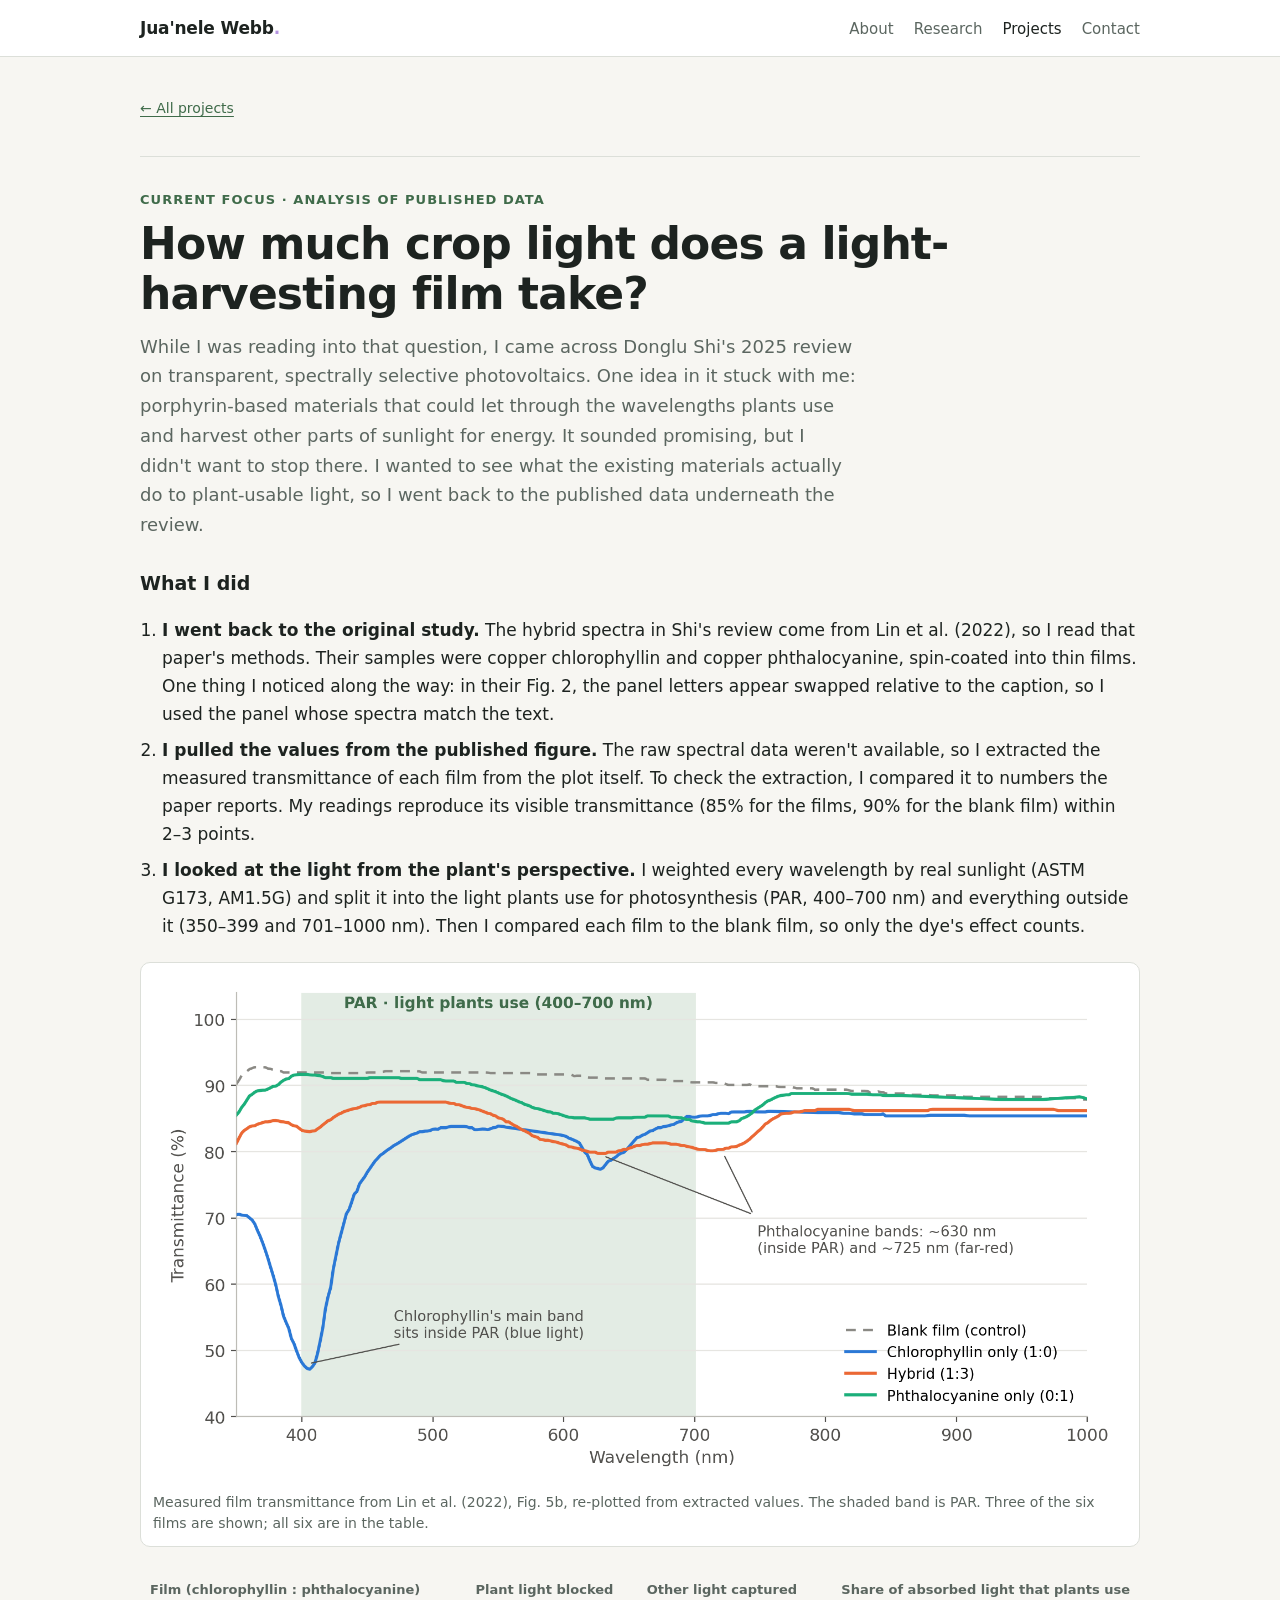
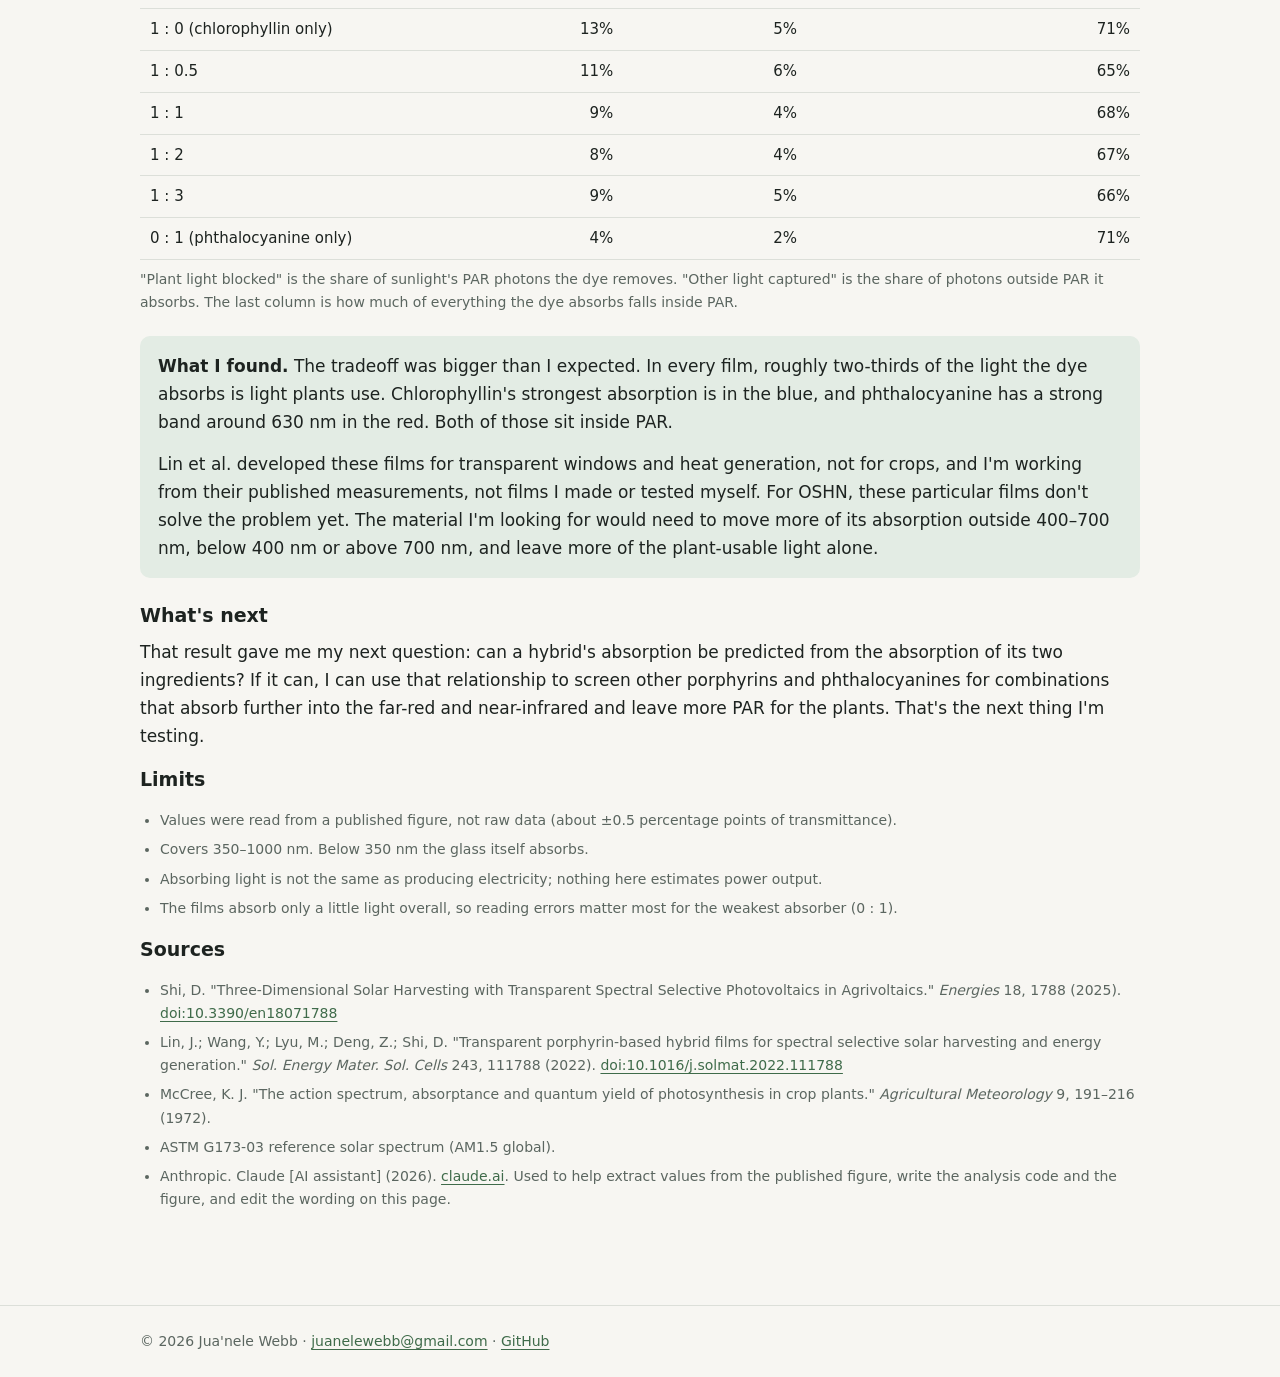
==== film-analysis.html @ 614d44ad "Reorganize site: project index + detail pages, shorter About, more research - projects.html is now a" ====
<!doctype html>
<html lang="en">
<head>
  <meta charset="utf-8">
  <meta name="viewport" content="width=device-width, initial-scale=1">
  <title>How much crop light does a light-harvesting film take? · Jua'nele Webb</title>
  <meta name="description" content="A literature-data analysis of how much plant-usable light porphyrin-based light-harvesting films block, and how much other sunlight they capture.">
  <link rel="stylesheet" href="style.css?v=5">
</head>
<body>
<header class="site">
  <nav class="nav">
    <a class="brand" href="index.html">Jua'nele Webb<span>.</span></a>
    <ul>
      <li><a class="link" href="index.html">About</a></li>
      <li><a class="link" href="research.html">Research</a></li>
      <li><a class="link" href="projects.html" aria-current="page">Projects</a></li>
      <li><a class="link" href="mailto:juanelewebb@gmail.com">Contact</a></li>
    </ul>
  </nav>
</header>

<main>
  <p class="small"><a href="projects.html">← All projects</a></p>

  <section class="proj" aria-labelledby="films">
    <div class="eyebrow">Current focus · analysis of published data</div>
    <h1 id="films">How much crop light does a light-harvesting film take?</h1>
    <p class="lede" style="font-size:18px">While I was reading into that question, I came across Donglu Shi's 2025 review on transparent, spectrally selective photovoltaics. One idea in it stuck with me: porphyrin-based materials that could let through the wavelengths plants use and harvest other parts of sunlight for energy. It sounded promising, but I didn't want to stop there. I wanted to see what the existing materials actually do to plant-usable light, so I went back to the published data underneath the review.</p>

    <h3 style="margin-top:28px">What I did</h3>
    <ol class="steps">
      <li><strong>I went back to the original study.</strong> The hybrid spectra in Shi's review come from Lin et al. (2022), so I read that paper's methods. Their samples were copper chlorophyllin and copper phthalocyanine, spin-coated into thin films. One thing I noticed along the way: in their Fig. 2, the panel letters appear swapped relative to the caption, so I used the panel whose spectra match the text.</li>
      <li><strong>I pulled the values from the published figure.</strong> The raw spectral data weren't available, so I extracted the measured transmittance of each film from the plot itself. To check the extraction, I compared it to numbers the paper reports. My readings reproduce its visible transmittance (85% for the films, 90% for the blank film) within 2–3 points.</li>
      <li><strong>I looked at the light from the plant's perspective.</strong> I weighted every wavelength by real sunlight (ASTM G173, AM1.5G) and split it into the light plants use for photosynthesis (PAR, 400–700 nm) and everything outside it (350–399 and 701–1000 nm). Then I compared each film to the blank film, so only the dye's effect counts.</li>
    </ol>

    <figure>
      <img src="assets/projects/film_transmittance_par.png" alt="Transmittance of chlorophyllin, phthalocyanine and 1:3 hybrid films from 350 to 1000 nm, with the 400 to 700 nm PAR band shaded. The chlorophyllin film dips to about 47% near 405 nm, inside PAR; phthalocyanine-containing films dip near 630 nm, inside PAR, and near 725 nm." loading="lazy">
      <figcaption>Measured film transmittance from Lin et al. (2022), Fig. 5b, re-plotted from extracted values. The shaded band is PAR. Three of the six films are shown; all six are in the table.</figcaption>
    </figure>

    <div class="table-wrap">
      <table class="data-table">
        <thead>
          <tr>
            <th>Film (chlorophyllin : phthalocyanine)</th>
            <th>Plant light blocked</th>
            <th>Other light captured</th>
            <th>Share of absorbed light that plants use</th>
          </tr>
        </thead>
        <tbody>
          <tr><td>1 : 0 (chlorophyllin only)</td><td>13%</td><td>5%</td><td>71%</td></tr>
          <tr><td>1 : 0.5</td><td>11%</td><td>6%</td><td>65%</td></tr>
          <tr><td>1 : 1</td><td>9%</td><td>4%</td><td>68%</td></tr>
          <tr><td>1 : 2</td><td>8%</td><td>4%</td><td>67%</td></tr>
          <tr><td>1 : 3</td><td>9%</td><td>5%</td><td>66%</td></tr>
          <tr><td>0 : 1 (phthalocyanine only)</td><td>4%</td><td>2%</td><td>71%</td></tr>
        </tbody>
      </table>
    </div>
    <p class="small">"Plant light blocked" is the share of sunlight's PAR photons the dye removes. "Other light captured" is the share of photons outside PAR it absorbs. The last column is how much of everything the dye absorbs falls inside PAR.</p>

    <div class="finding">
      <p><strong>What I found.</strong> The tradeoff was bigger than I expected. In every film, roughly two-thirds of the light the dye absorbs is light plants use. Chlorophyllin's strongest absorption is in the blue, and phthalocyanine has a strong band around 630 nm in the red. Both of those sit inside PAR.</p>
      <p>Lin et al. developed these films for transparent windows and heat generation, not for crops, and I'm working from their published measurements, not films I made or tested myself. For OSHN, these particular films don't solve the problem yet. The material I'm looking for would need to move more of its absorption outside 400–700 nm, below 400 nm or above 700 nm, and leave more of the plant-usable light alone.</p>
    </div>

    <h3>What's next</h3>
    <p>That result gave me my next question: can a hybrid's absorption be predicted from the absorption of its two ingredients? If it can, I can use that relationship to screen other porphyrins and phthalocyanines for combinations that absorb further into the far-red and near-infrared and leave more PAR for the plants. That's the next thing I'm testing.</p>

    <h3>Limits</h3>
    <ul class="clean small">
      <li>Values were read from a published figure, not raw data (about ±0.5 percentage points of transmittance).</li>
      <li>Covers 350–1000 nm. Below 350 nm the glass itself absorbs.</li>
      <li>Absorbing light is not the same as producing electricity; nothing here estimates power output.</li>
      <li>The films absorb only a little light overall, so reading errors matter most for the weakest absorber (0 : 1).</li>
    </ul>

    <h3>Sources</h3>
    <ul class="clean small">
      <li>Shi, D. "Three-Dimensional Solar Harvesting with Transparent Spectral Selective Photovoltaics in Agrivoltaics." <em>Energies</em> 18, 1788 (2025). <a href="https://doi.org/10.3390/en18071788">doi:10.3390/en18071788</a></li>
      <li>Lin, J.; Wang, Y.; Lyu, M.; Deng, Z.; Shi, D. "Transparent porphyrin-based hybrid films for spectral selective solar harvesting and energy generation." <em>Sol. Energy Mater. Sol. Cells</em> 243, 111788 (2022). <a href="https://doi.org/10.1016/j.solmat.2022.111788">doi:10.1016/j.solmat.2022.111788</a></li>
      <li>McCree, K. J. "The action spectrum, absorptance and quantum yield of photosynthesis in crop plants." <em>Agricultural Meteorology</em> 9, 191–216 (1972).</li>
      <li>ASTM G173-03 reference solar spectrum (AM1.5 global).</li>
      <li>Anthropic. Claude [AI assistant] (2026). <a href="https://claude.ai">claude.ai</a>. Used to help extract values from the published figure, write the analysis code and the figure, and edit the wording on this page.</li>
    </ul>
  </section>
</main>

<footer><div>© 2026 Jua'nele Webb · <a href="mailto:juanelewebb@gmail.com">juanelewebb@gmail.com</a> · <a href="https://github.com/juanelewebb-rgb">GitHub</a></div></footer>
</body>
</html>
---- style.css ----
:root {
  color-scheme: light;
  --bg: #f7f6f2;
  --surface: #ffffff;
  --text: #1d2320;
  --muted: #5b6660;
  --accent: #3f6b4a;
  --accent-soft: #e3ece4;
  --border: #dcdfd9;
  --lilac: #b494e0;
}
* { box-sizing: border-box; }
html { scroll-behavior: smooth; }
body {
  margin: 0;
  background: var(--bg);
  color: var(--text);
  font: 17px/1.65 "Inter", system-ui, -apple-system, "Segoe UI", Roboto, sans-serif;
}
a { color: var(--accent); text-underline-offset: 3px; }
img { max-width: 100%; height: auto; display: block; }

header.site {
  border-bottom: 1px solid var(--border);
  background: var(--surface);
  position: sticky; top: 0; z-index: 10;
}
.nav {
  max-width: 1040px; margin: 0 auto; padding: 14px 20px;
  display: flex; align-items: center; justify-content: space-between; gap: 16px; flex-wrap: wrap;
}
.brand { font-weight: 700; color: var(--text); text-decoration: none; letter-spacing: -0.01em; }
.brand span { color: var(--lilac); }
.nav ul { list-style: none; margin: 0; padding: 0; display: flex; gap: 20px; flex-wrap: wrap; }
.nav a.link { color: var(--muted); text-decoration: none; font-size: 15px; }
.nav a.link:hover, .nav a.link[aria-current="page"] { color: var(--text); }

main { max-width: 1040px; margin: 0 auto; padding: 40px 20px 80px; }
h1 { font-size: clamp(30px, 5vw, 44px); line-height: 1.15; letter-spacing: -0.02em; margin: 0 0 12px; }
h2 { font-size: 26px; letter-spacing: -0.01em; margin: 56px 0 14px; }
h3 { font-size: 19px; margin: 0 0 6px; }
p { margin: 0 0 14px; }
.lede { font-size: 20px; color: var(--muted); max-width: 720px; }
.eyebrow { font-size: 13px; text-transform: uppercase; letter-spacing: 0.08em; color: var(--accent); font-weight: 600; margin-bottom: 8px; }

.grid { display: grid; gap: 20px; grid-template-columns: repeat(auto-fit, minmax(280px, 1fr)); }
.card {
  background: var(--surface); border: 1px solid var(--border); border-radius: 14px;
  padding: 22px; display: flex; flex-direction: column;
}
.card p { color: var(--muted); font-size: 16px; }
.card .more { margin-top: auto; font-weight: 600; font-size: 15px; }
.tags { display: flex; flex-wrap: wrap; gap: 6px; margin: 4px 0 12px; }
.tag { font-size: 12px; padding: 3px 9px; border-radius: 999px; background: var(--accent-soft); color: var(--accent); font-weight: 600; }
.status { font-size: 12px; color: var(--muted); }

.buttons { display: flex; flex-wrap: wrap; gap: 10px; margin: 20px 0; }
.btn {
  display: inline-block; padding: 10px 16px; border-radius: 10px; font-weight: 600; font-size: 15px;
  text-decoration: none; border: 1px solid var(--border); color: var(--text); background: var(--surface);
}
.btn.primary { background: var(--accent); border-color: var(--accent); color: var(--bg); }

.poster { display: grid; gap: 28px; grid-template-columns: minmax(0, 1fr) minmax(0, 1.1fr); align-items: start; }
.poster img { border-radius: 10px; border: 1px solid var(--border); }
@media (max-width: 760px) { .poster { grid-template-columns: 1fr; } }

.exp { border-top: 1px solid var(--border); padding-top: 28px; margin-top: 28px; }
.exp figure { margin: 16px 0 0; background: #fff; border-radius: 10px; padding: 10px; border: 1px solid var(--border); }
.exp figcaption { font-size: 14px; color: #5b6660; margin-top: 8px; }
.meta { font-size: 14px; color: var(--muted); }

ul.clean { padding-left: 20px; }
ul.clean li { margin-bottom: 6px; }

footer { border-top: 1px solid var(--border); color: var(--muted); font-size: 14px; }
footer div { max-width: 1040px; margin: 0 auto; padding: 24px 20px; }

.story { max-width: 700px; }
.story p { font-size: 18px; line-height: 1.75; margin-bottom: 20px; }
.qlist { list-style: none; margin: 8px 0 0; padding: 0; max-width: 760px; border-top: 1px solid var(--border); }
.qlist li { display: grid; grid-template-columns: 44px minmax(0, 1fr); gap: 12px; padding: 22px 0; border-bottom: 1px solid var(--border); }
.qnum { font-size: 13px; font-weight: 600; letter-spacing: 0.06em; color: var(--lilac); padding-top: 5px; font-variant-numeric: tabular-nums; }
.qlist .q { font-size: 20px; line-height: 1.45; margin: 0; letter-spacing: -0.005em; }
.qlist .cite { font-size: 13px; line-height: 1.5; color: var(--muted); margin: 8px 0 0; }
.qlist .cite a { color: var(--muted); }
.qlist .cite a:hover { color: var(--accent); }
@media (max-width: 600px) { .qlist li { grid-template-columns: 32px minmax(0, 1fr); } .qlist .q { font-size: 18px; } }

.proj { border-top: 1px solid var(--border); padding-top: 32px; margin-top: 36px; }
.proj figure { margin: 22px 0 6px; background: #fff; border: 1px solid var(--border); border-radius: 10px; padding: 12px; }
.proj figcaption { font-size: 14px; color: var(--muted); margin-top: 8px; line-height: 1.5; }
.data-table { width: 100%; border-collapse: collapse; font-size: 15px; margin: 18px 0 8px; font-variant-numeric: tabular-nums; }
.data-table th, .data-table td { text-align: right; padding: 8px 10px; border-bottom: 1px solid var(--border); }
.data-table th:first-child, .data-table td:first-child { text-align: left; }
.data-table th { font-size: 13px; color: var(--muted); font-weight: 600; vertical-align: bottom; }
.table-wrap { overflow-x: auto; }
.finding { background: var(--accent-soft); border-radius: 10px; padding: 16px 18px; margin: 22px 0; }
.finding p:last-child { margin-bottom: 0; }
.small { font-size: 14px; color: var(--muted); }
ol.steps { padding-left: 22px; } ol.steps li { margin-bottom: 8px; }

/* 3D reconstruction figures on the Projects page */
.recon-figs { display: grid; gap: 16px; grid-template-columns: repeat(auto-fit, minmax(280px, 1fr)); margin: 22px 0 6px; }
.recon-figs figure { margin: 0; background: #fff; border: 1px solid var(--border); border-radius: 10px; padding: 12px; }
.recon-figs figure.wide { grid-column: 1 / -1; }
.recon-figs img { display: block; width: 100%; height: auto; }
.recon-figs figcaption { font-size: 14px; color: var(--muted); margin-top: 8px; line-height: 1.5; }
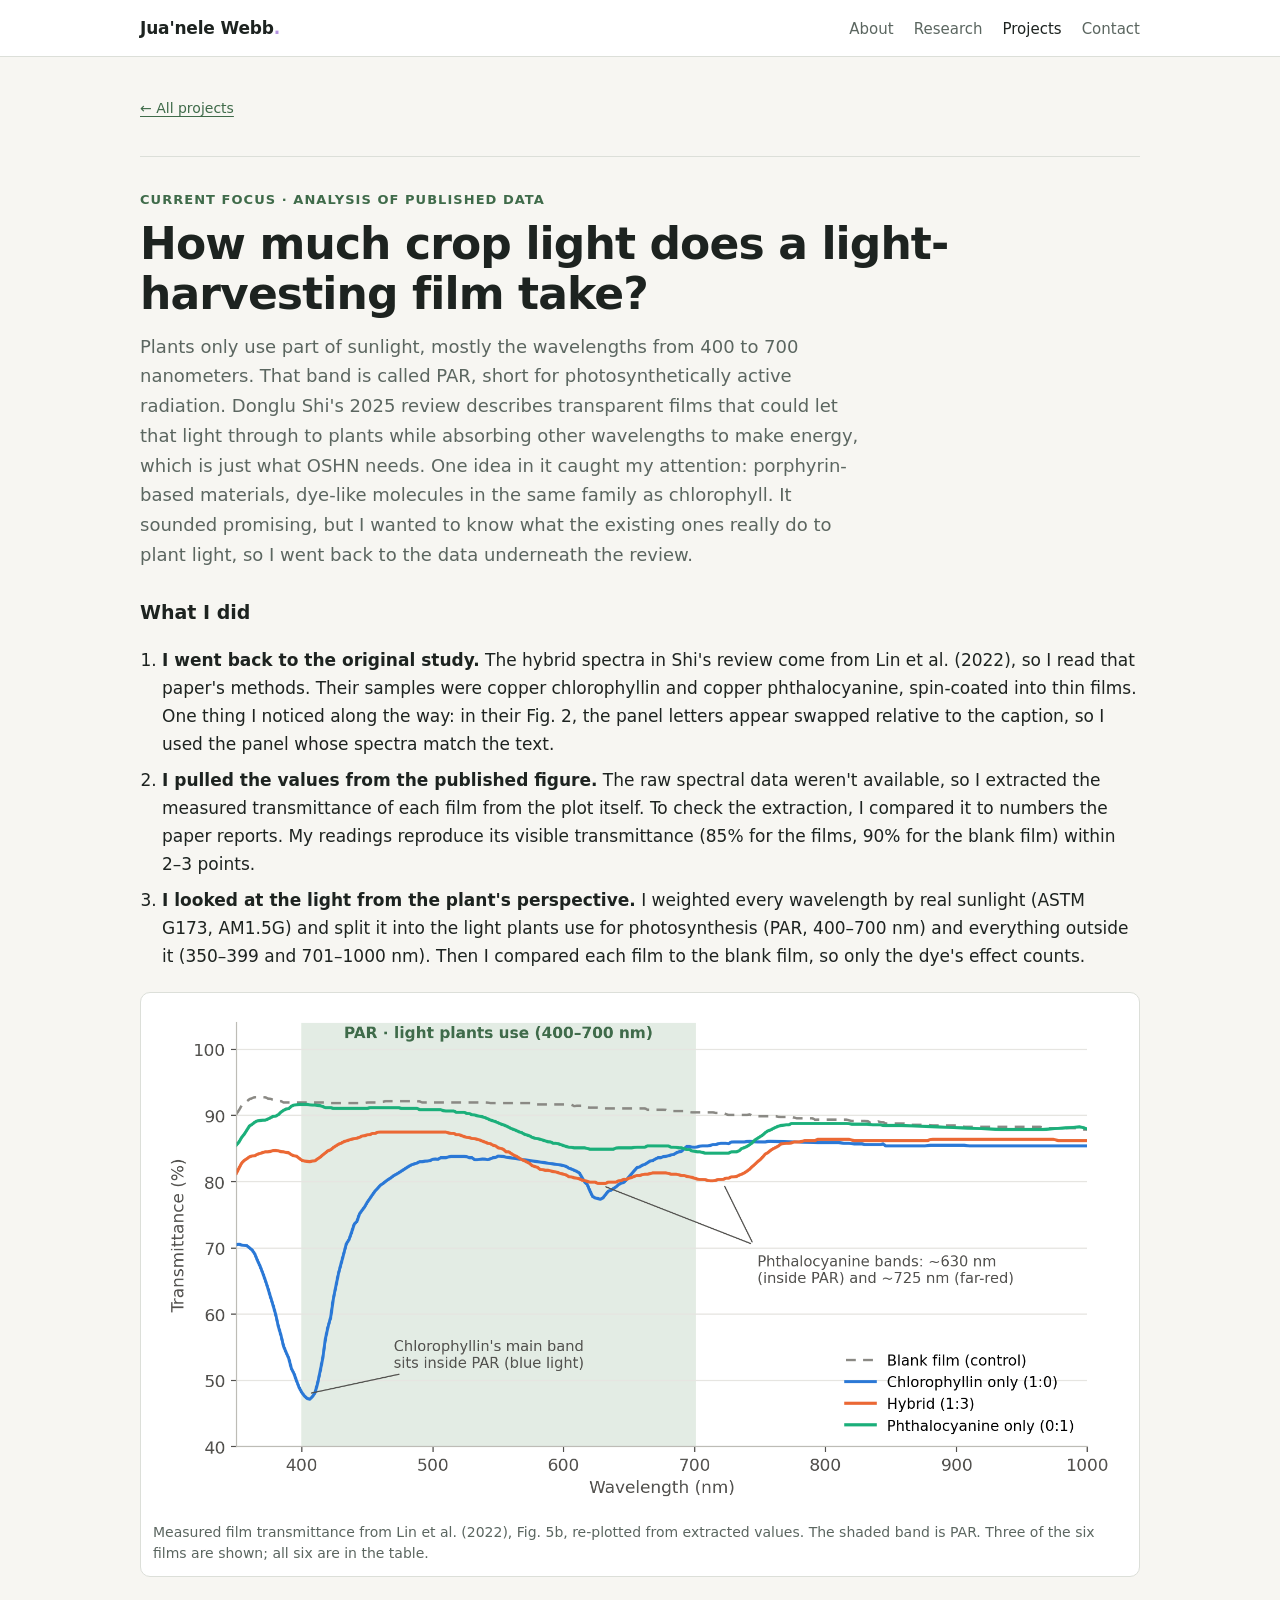
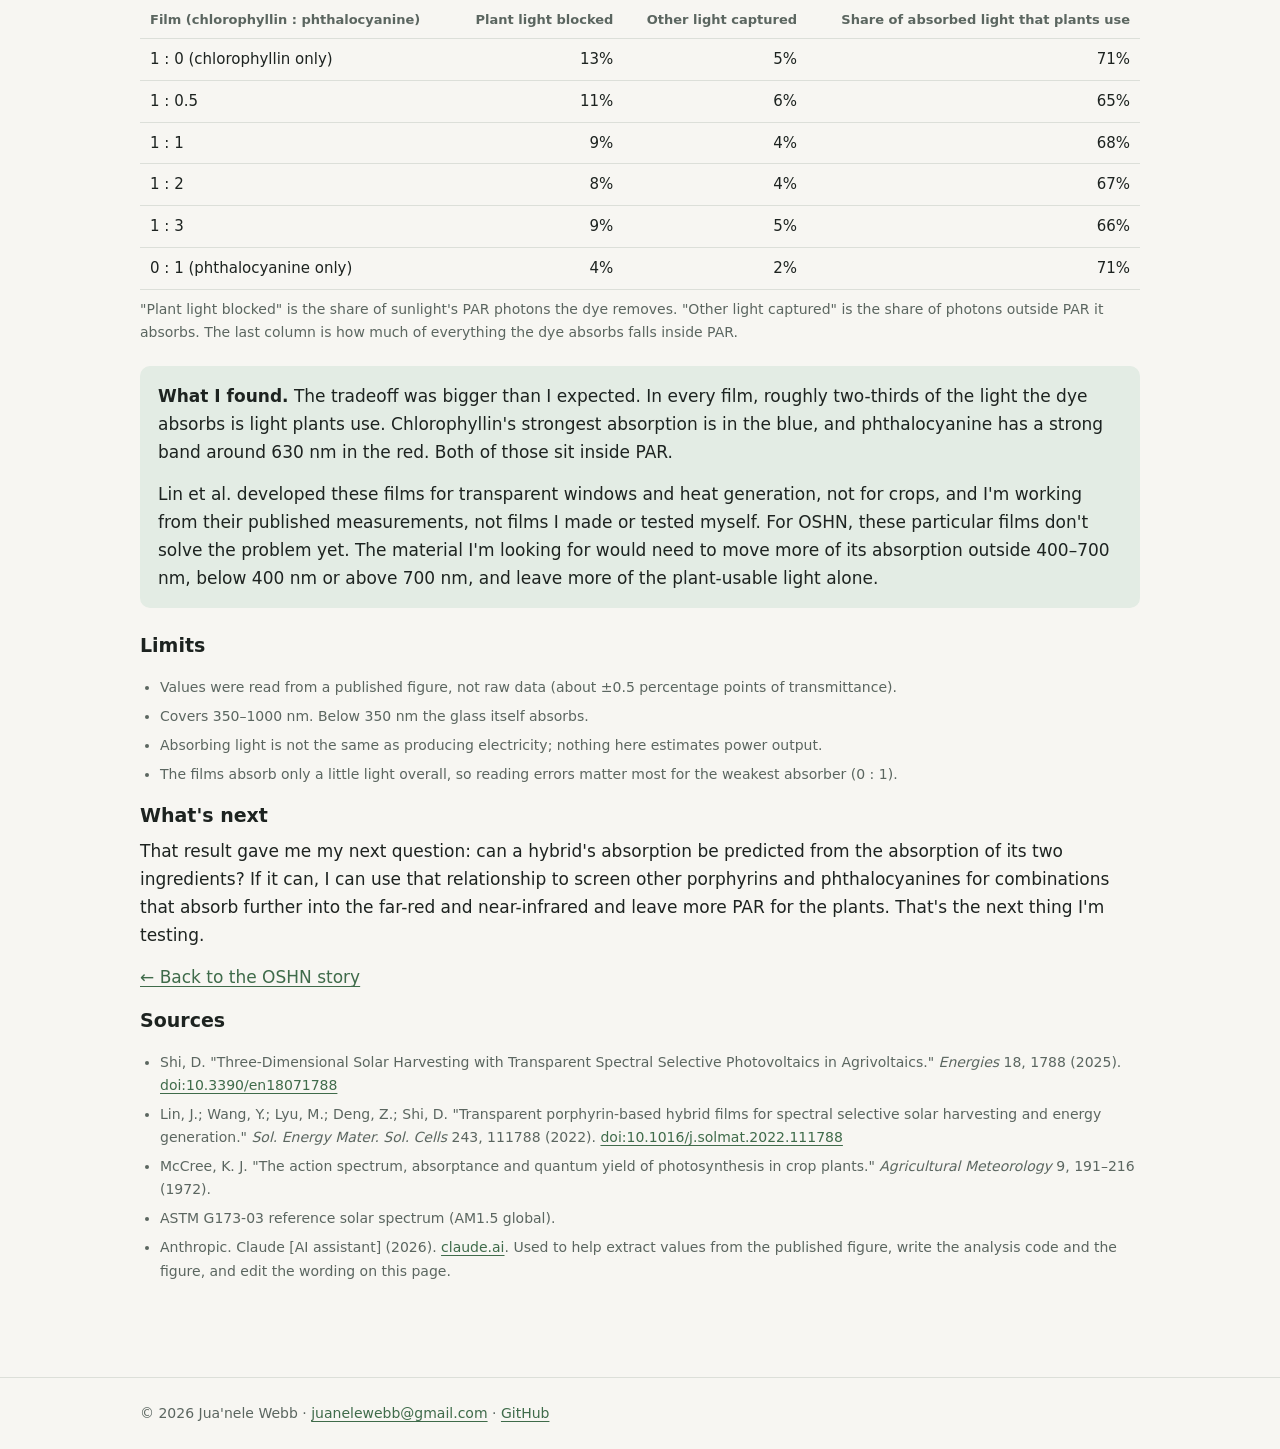
==== commit eae11168: "OSHN page: single storyline (HVAC flaw, microbial test, materials); film page: standalone intro and " ====
--- a/film-analysis.html
+++ b/film-analysis.html
@@ -26,7 +26,7 @@
   <section class="proj" aria-labelledby="films">
     <div class="eyebrow">Current focus · analysis of published data</div>
     <h1 id="films">How much crop light does a light-harvesting film take?</h1>
-    <p class="lede" style="font-size:18px">While I was reading into that question, I came across Donglu Shi's 2025 review on transparent, spectrally selective photovoltaics. One idea in it stuck with me: porphyrin-based materials that could let through the wavelengths plants use and harvest other parts of sunlight for energy. It sounded promising, but I didn't want to stop there. I wanted to see what the existing materials actually do to plant-usable light, so I went back to the published data underneath the review.</p>
+    <p class="lede" style="font-size:18px">Plants only use part of sunlight, mostly the wavelengths from 400 to 700 nanometers. That band is called PAR, short for photosynthetically active radiation. Donglu Shi's 2025 review describes transparent films that could let that light through to plants while absorbing other wavelengths to make energy, which is just what OSHN needs. One idea in it caught my attention: porphyrin-based materials, dye-like molecules in the same family as chlorophyll. It sounded promising, but I wanted to know what the existing ones really do to plant light, so I went back to the data underneath the review.</p>
 
     <h3 style="margin-top:28px">What I did</h3>
     <ol class="steps">
@@ -67,9 +67,6 @@
       <p>Lin et al. developed these films for transparent windows and heat generation, not for crops, and I'm working from their published measurements, not films I made or tested myself. For OSHN, these particular films don't solve the problem yet. The material I'm looking for would need to move more of its absorption outside 400–700 nm, below 400 nm or above 700 nm, and leave more of the plant-usable light alone.</p>
     </div>
 
-    <h3>What's next</h3>
-    <p>That result gave me my next question: can a hybrid's absorption be predicted from the absorption of its two ingredients? If it can, I can use that relationship to screen other porphyrins and phthalocyanines for combinations that absorb further into the far-red and near-infrared and leave more PAR for the plants. That's the next thing I'm testing.</p>
-
     <h3>Limits</h3>
     <ul class="clean small">
       <li>Values were read from a published figure, not raw data (about ±0.5 percentage points of transmittance).</li>
@@ -77,6 +74,10 @@
       <li>Absorbing light is not the same as producing electricity; nothing here estimates power output.</li>
       <li>The films absorb only a little light overall, so reading errors matter most for the weakest absorber (0 : 1).</li>
     </ul>
+
+    <h3>What's next</h3>
+    <p>That result gave me my next question: can a hybrid's absorption be predicted from the absorption of its two ingredients? If it can, I can use that relationship to screen other porphyrins and phthalocyanines for combinations that absorb further into the far-red and near-infrared and leave more PAR for the plants. That's the next thing I'm testing.</p>
+    <p><a href="oshn.html">← Back to the OSHN story</a></p>
 
     <h3>Sources</h3>
     <ul class="clean small">
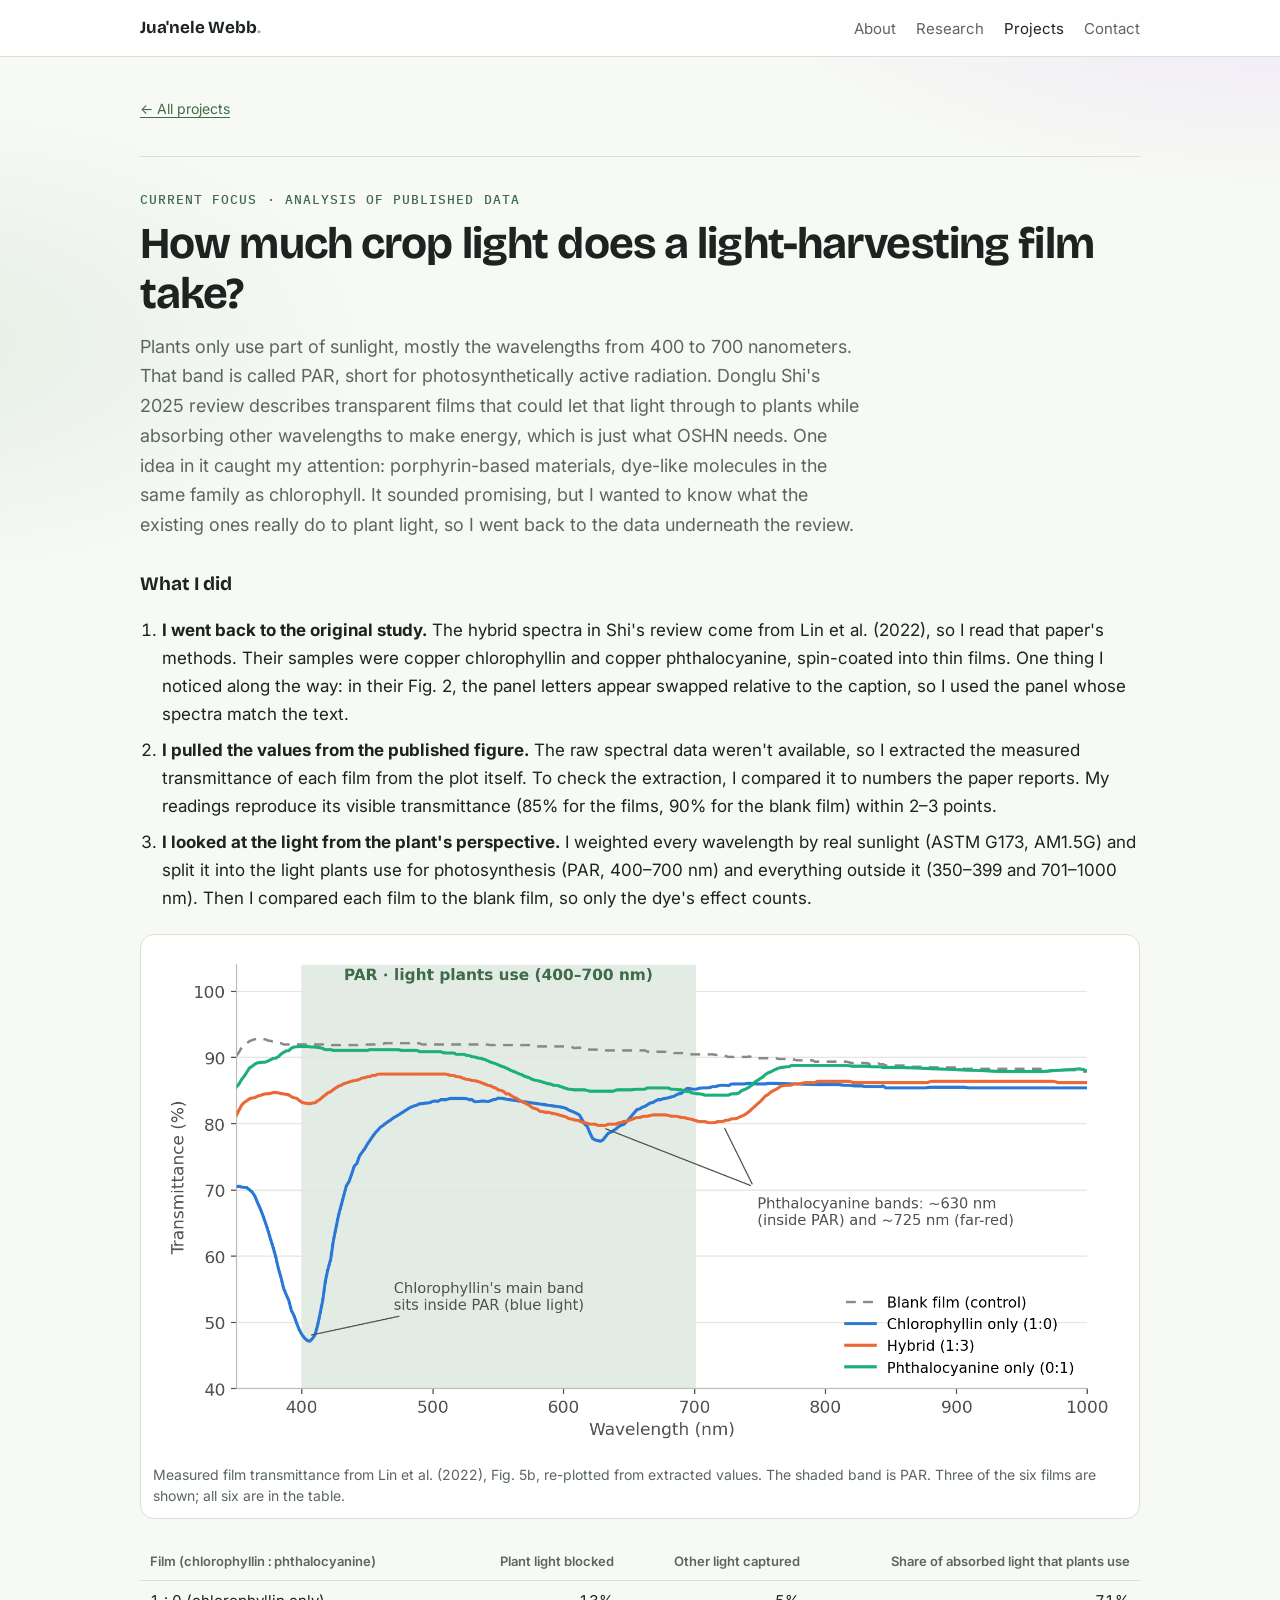
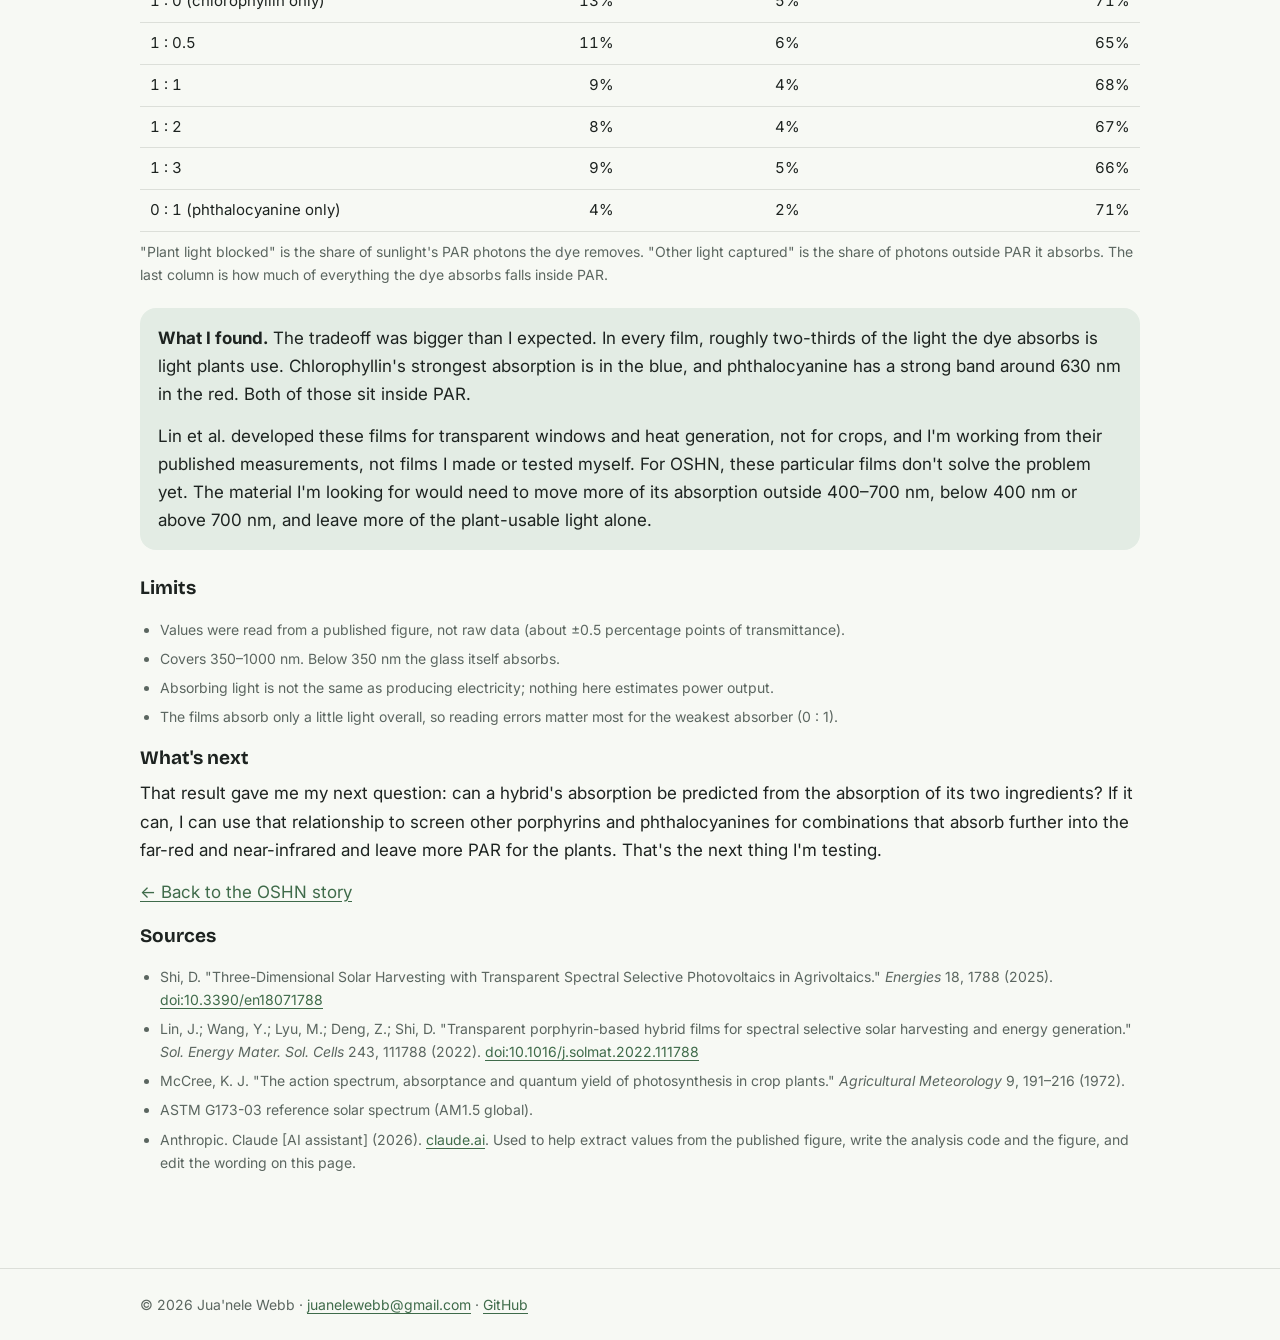
==== commit dd435e7d: "Site look: softer color fields, rounded cards, display type; add spectrum hero, pipeline stage strip" ====
--- a/film-analysis.html
+++ b/film-analysis.html
@@ -5,7 +5,9 @@
   <meta name="viewport" content="width=device-width, initial-scale=1">
   <title>How much crop light does a light-harvesting film take? · Jua'nele Webb</title>
   <meta name="description" content="A literature-data analysis of how much plant-usable light porphyrin-based light-harvesting films block, and how much other sunlight they capture.">
-  <link rel="stylesheet" href="style.css?v=5">
+  <link rel="preconnect" href="https://fonts.googleapis.com">
+  <link rel="stylesheet" href="https://fonts.googleapis.com/css2?family=Bricolage+Grotesque:opsz,wght@12..96,500;12..96,700&family=Inter:wght@400;500;600;700&family=IBM+Plex+Mono:wght@400;500&display=swap">
+  <link rel="stylesheet" href="style.css?v=6">
 </head>
 <body>
 <header class="site">
--- a/style.css
+++ b/style.css
@@ -106,3 +106,52 @@
 .recon-figs figure.wide { grid-column: 1 / -1; }
 .recon-figs img { display: block; width: 100%; height: auto; }
 .recon-figs figcaption { font-size: 14px; color: var(--muted); margin-top: 8px; line-height: 1.5; }
+
+
+/* ---- v2 look: softer color fields, rounded cards, display type ---- */
+:root {
+  --display: "Bricolage Grotesque", "Trebuchet MS", system-ui, sans-serif;
+  --mono: "IBM Plex Mono", ui-monospace, Menlo, Consolas, monospace;
+  --lilac-soft: #ece4f8;
+  --mist: #e4eee5;
+}
+body {
+  font-family: "Inter", system-ui, -apple-system, "Segoe UI", Roboto, sans-serif;
+  background:
+    radial-gradient(900px 420px at 100% -8%, var(--lilac-soft), transparent 62%),
+    radial-gradient(760px 380px at -8% 38%, var(--mist), transparent 62%),
+    #f7f9f4;
+  background-attachment: fixed;
+}
+h1, h2, h3, .brand { font-family: var(--display); }
+h1 { font-weight: 700; }
+.card { border-radius: 22px; background: rgba(255,255,255,.88); padding: 24px; gap: 4px; }
+.tag { padding: 6px 10px; border-radius: 999px; background: var(--lilac-soft); color: #4b3a78; font-weight: 600; }
+.btn { border-radius: 12px; }
+.finding { border-radius: 16px; }
+.exp figure, .proj figure, .recon-figs figure { border-radius: 14px; }
+.eyebrow { font-family: var(--mono); font-weight: 500; letter-spacing: .08em; }
+header.site { background: rgba(255,255,255,.92); }
+
+.hero { display: flex; flex-wrap: wrap; gap: 28px 40px; align-items: center; margin-bottom: 8px; }
+.hero-text { flex: 1 1 320px; min-width: 0; }
+.hero-art { flex: 1 1 340px; min-width: 0; margin: 0; background: rgba(255,255,255,.9); border: 1px solid var(--border); border-radius: 18px; padding: 16px; }
+.hero-art figcaption { font-size: 14px; color: var(--muted); line-height: 1.5; margin-top: 8px; }
+.spec { width: 100%; height: auto; display: block; }
+.svg-label { font: 500 13px var(--mono); fill: var(--text); }
+.svg-tick { font: 400 12px var(--mono); fill: var(--muted); }
+
+.stages { display: grid; grid-template-columns: repeat(auto-fit, minmax(96px, 1fr)); gap: 10px; margin: 10px 0 14px; }
+.stage { border: 1px solid var(--border); border-radius: 12px; background: #fff; padding: 8px; }
+.stage svg { width: 100%; height: auto; display: block; }
+.stage b { display: block; font: 500 12px/1.3 var(--mono); margin-top: 6px; color: var(--text); }
+
+.path-title { font-size: 22px; margin: 36px 0 14px; }
+ol.path { list-style: none; counter-reset: step; margin: 0 0 24px; padding: 0; max-width: 700px; display: grid; gap: 0; }
+ol.path li { counter-increment: step; position: relative; padding: 0 0 18px 52px; font-size: 16px; line-height: 1.55; color: var(--muted); }
+ol.path li b { display: block; color: var(--text); font-size: 17px; }
+ol.path li::before { content: counter(step); position: absolute; left: 0; top: 0; width: 34px; height: 34px; border-radius: 50%; background: var(--lilac-soft); color: #4b3a78; font: 600 15px/34px var(--display); text-align: center; border: 2px solid var(--lilac); }
+ol.path li::after { content: ""; position: absolute; left: 16px; top: 38px; bottom: 4px; width: 2px; background: repeating-linear-gradient(var(--lilac) 0 4px, transparent 4px 9px); }
+ol.path li:last-child { padding-bottom: 0; } ol.path li:last-child::after { display: none; }
+
+.grid { align-items: start; }
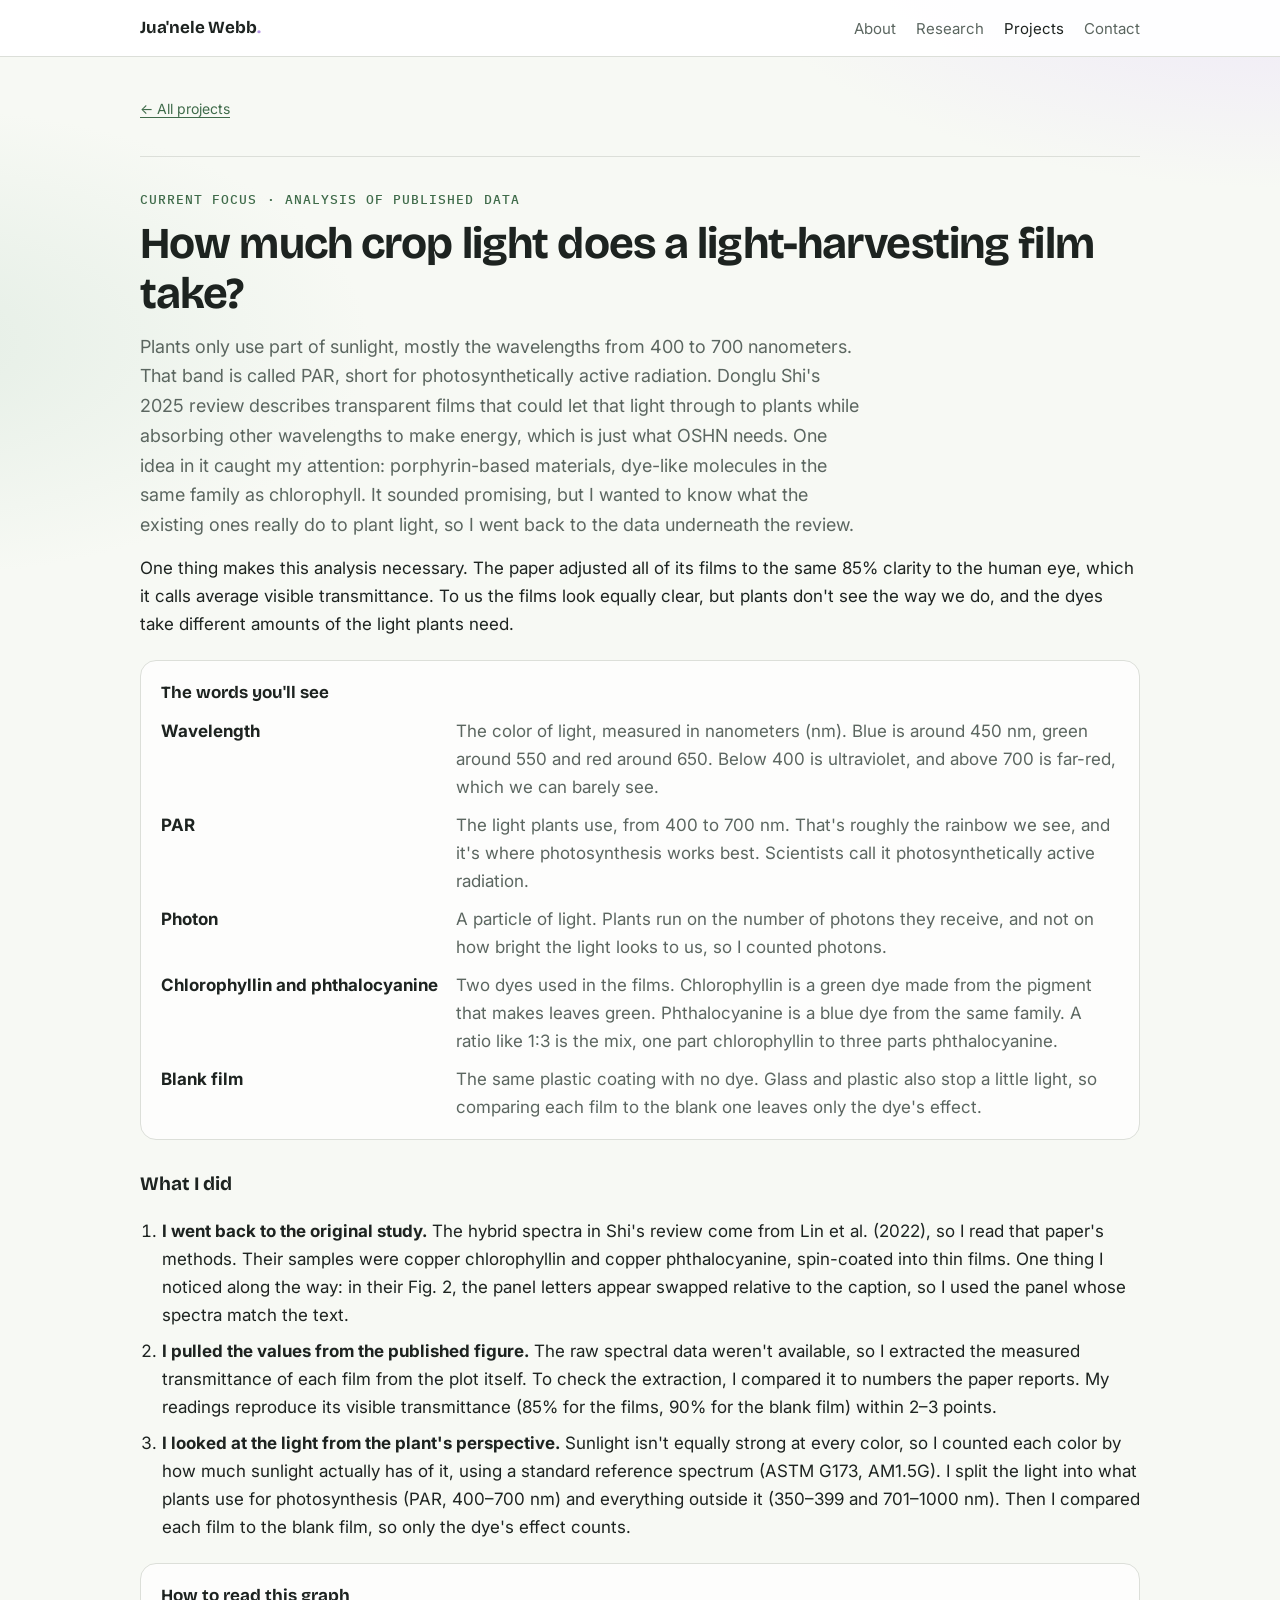
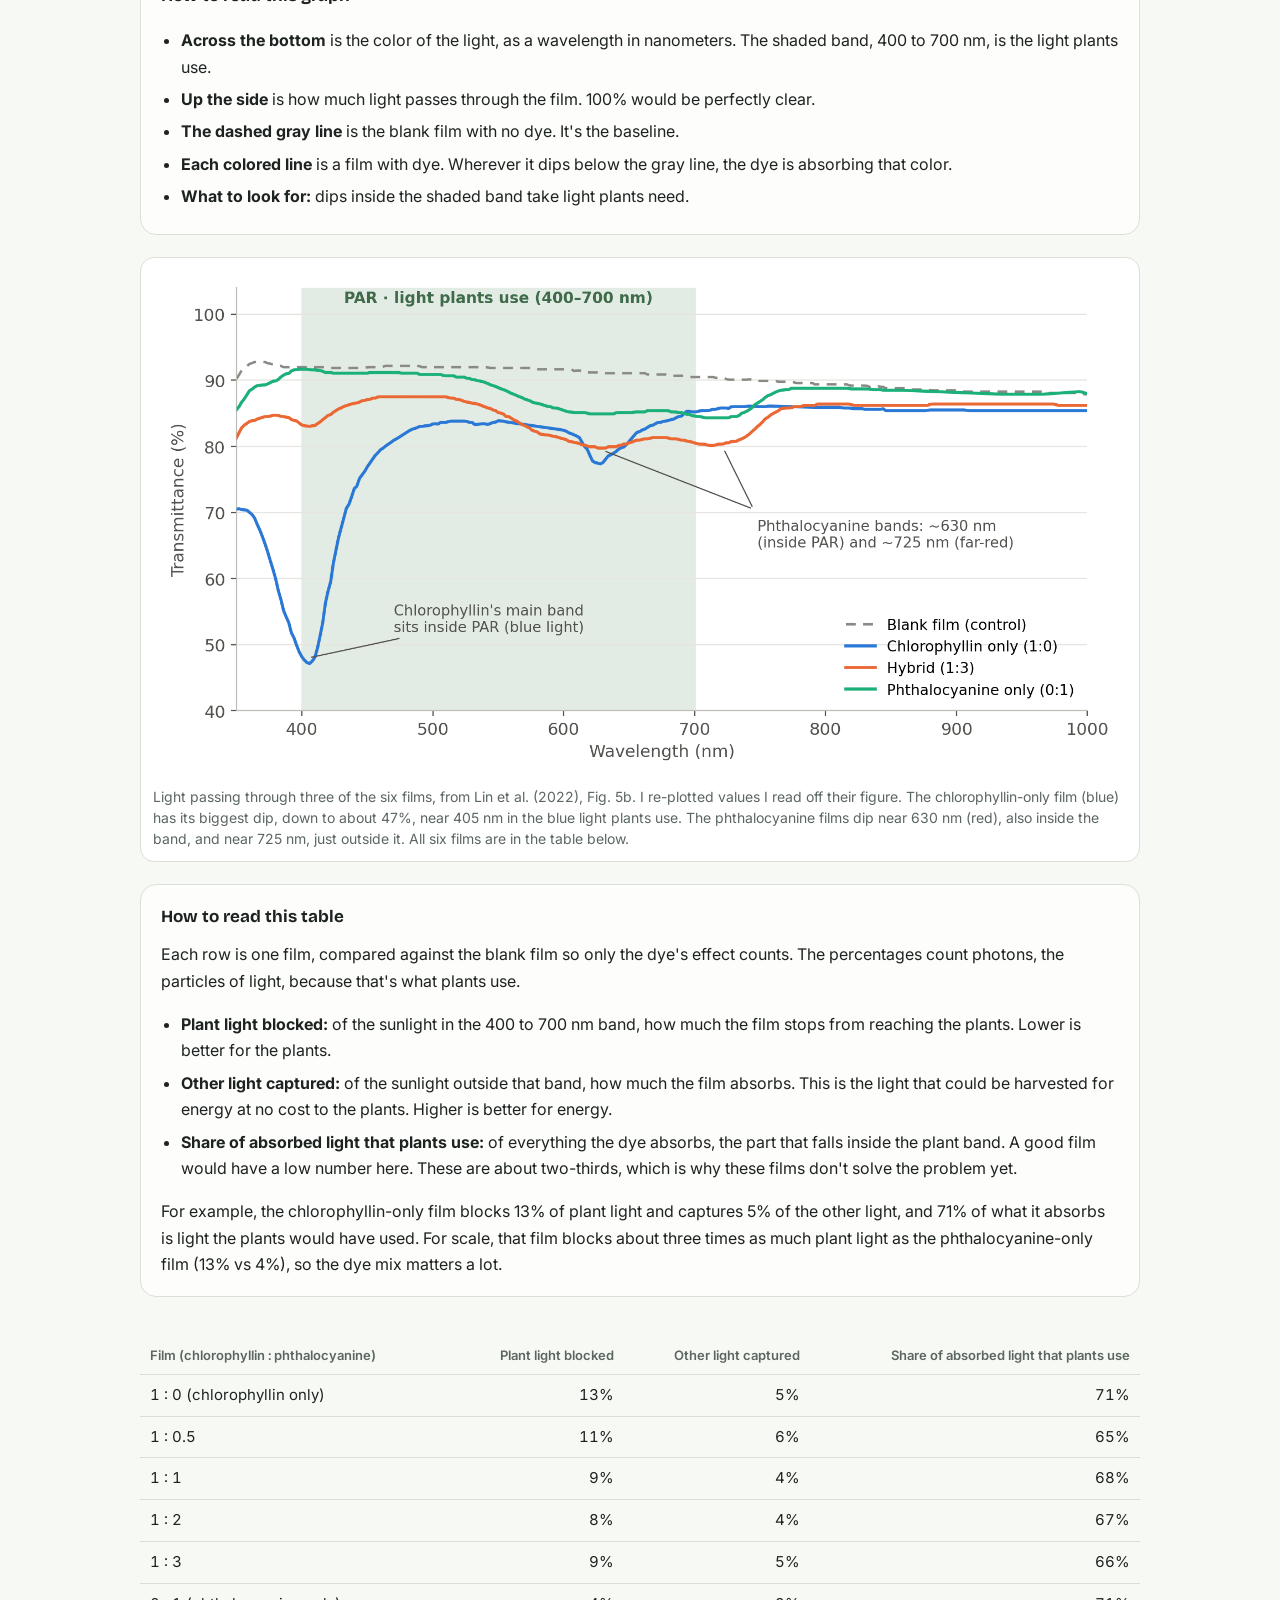
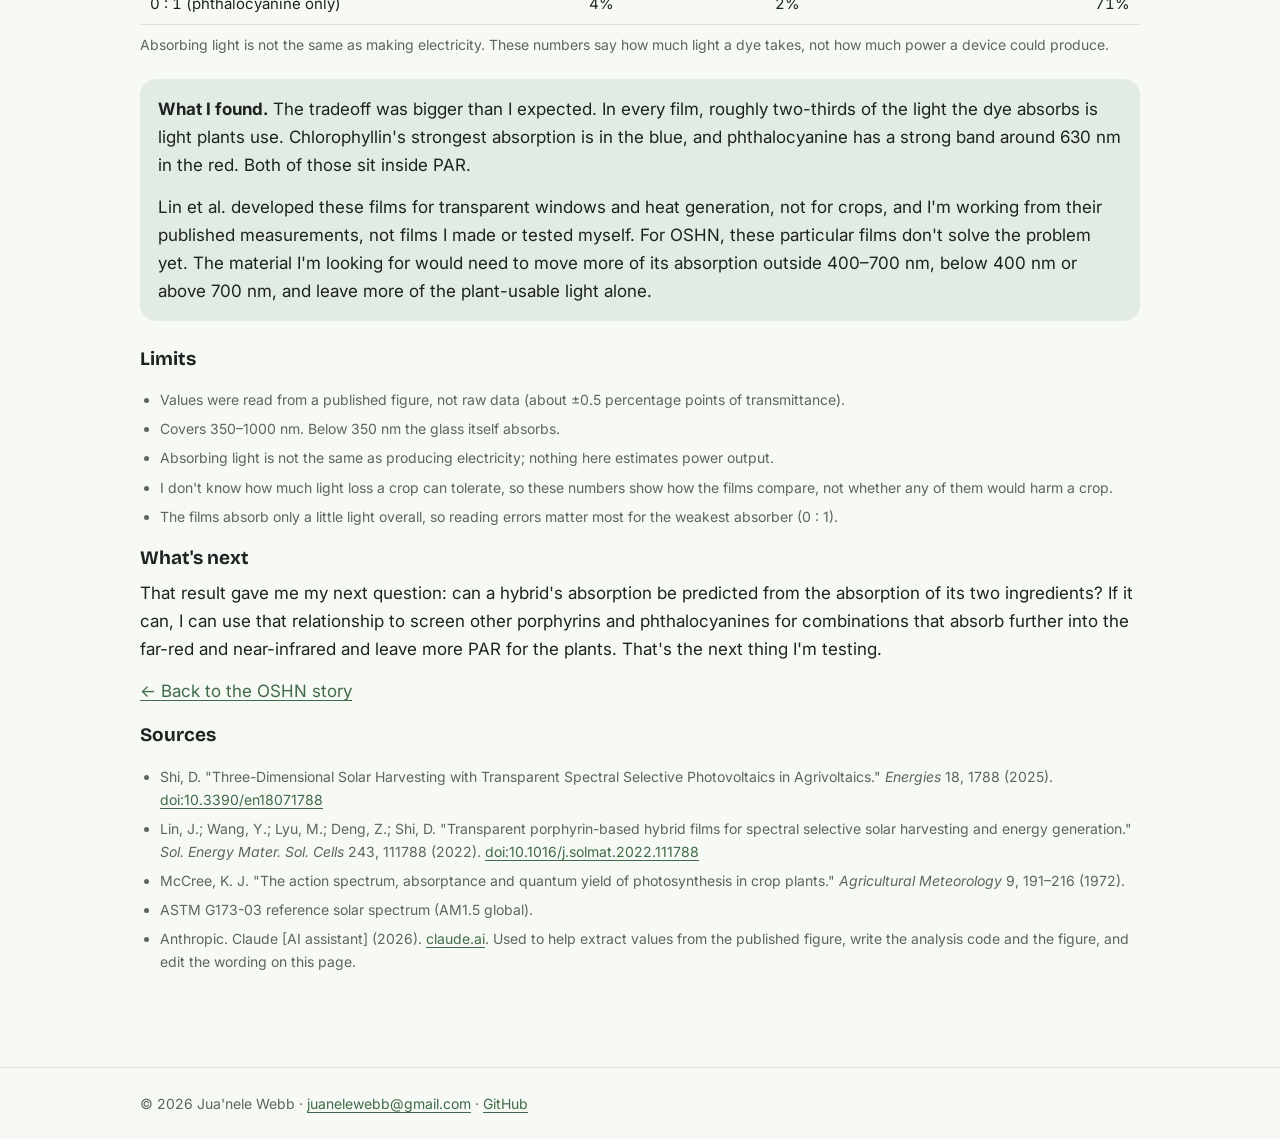
==== commit 340ad81f: "Film analysis and home diagram: add plain-language terms, reading guides for the graph and table, ax" ====
--- a/film-analysis.html
+++ b/film-analysis.html
@@ -30,17 +30,57 @@
     <h1 id="films">How much crop light does a light-harvesting film take?</h1>
     <p class="lede" style="font-size:18px">Plants only use part of sunlight, mostly the wavelengths from 400 to 700 nanometers. That band is called PAR, short for photosynthetically active radiation. Donglu Shi's 2025 review describes transparent films that could let that light through to plants while absorbing other wavelengths to make energy, which is just what OSHN needs. One idea in it caught my attention: porphyrin-based materials, dye-like molecules in the same family as chlorophyll. It sounded promising, but I wanted to know what the existing ones really do to plant light, so I went back to the data underneath the review.</p>
 
+    <p>One thing makes this analysis necessary. The paper adjusted all of its films to the same 85% clarity to the human eye, which it calls average visible transmittance. To us the films look equally clear, but plants don't see the way we do, and the dyes take different amounts of the light plants need.</p>
+
+    <div class="guide">
+      <h3>The words you'll see</h3>
+      <dl class="terms">
+        <dt>Wavelength</dt>
+        <dd>The color of light, measured in nanometers (nm). Blue is around 450 nm, green around 550 and red around 650. Below 400 is ultraviolet, and above 700 is far-red, which we can barely see.</dd>
+        <dt>PAR</dt>
+        <dd>The light plants use, from 400 to 700 nm. That's roughly the rainbow we see, and it's where photosynthesis works best. Scientists call it photosynthetically active radiation.</dd>
+        <dt>Photon</dt>
+        <dd>A particle of light. Plants run on the number of photons they receive, and not on how bright the light looks to us, so I counted photons.</dd>
+        <dt>Chlorophyllin and phthalocyanine</dt>
+        <dd>Two dyes used in the films. Chlorophyllin is a green dye made from the pigment that makes leaves green. Phthalocyanine is a blue dye from the same family. A ratio like 1:3 is the mix, one part chlorophyllin to three parts phthalocyanine.</dd>
+        <dt>Blank film</dt>
+        <dd>The same plastic coating with no dye. Glass and plastic also stop a little light, so comparing each film to the blank one leaves only the dye's effect.</dd>
+      </dl>
+    </div>
+
     <h3 style="margin-top:28px">What I did</h3>
     <ol class="steps">
       <li><strong>I went back to the original study.</strong> The hybrid spectra in Shi's review come from Lin et al. (2022), so I read that paper's methods. Their samples were copper chlorophyllin and copper phthalocyanine, spin-coated into thin films. One thing I noticed along the way: in their Fig. 2, the panel letters appear swapped relative to the caption, so I used the panel whose spectra match the text.</li>
       <li><strong>I pulled the values from the published figure.</strong> The raw spectral data weren't available, so I extracted the measured transmittance of each film from the plot itself. To check the extraction, I compared it to numbers the paper reports. My readings reproduce its visible transmittance (85% for the films, 90% for the blank film) within 2–3 points.</li>
-      <li><strong>I looked at the light from the plant's perspective.</strong> I weighted every wavelength by real sunlight (ASTM G173, AM1.5G) and split it into the light plants use for photosynthesis (PAR, 400–700 nm) and everything outside it (350–399 and 701–1000 nm). Then I compared each film to the blank film, so only the dye's effect counts.</li>
+      <li><strong>I looked at the light from the plant's perspective.</strong> Sunlight isn't equally strong at every color, so I counted each color by how much sunlight actually has of it, using a standard reference spectrum (ASTM G173, AM1.5G). I split the light into what plants use for photosynthesis (PAR, 400–700 nm) and everything outside it (350–399 and 701–1000 nm). Then I compared each film to the blank film, so only the dye's effect counts.</li>
     </ol>
+
+    <div class="guide">
+      <h3>How to read this graph</h3>
+      <ul class="clean">
+        <li><strong>Across the bottom</strong> is the color of the light, as a wavelength in nanometers. The shaded band, 400 to 700 nm, is the light plants use.</li>
+        <li><strong>Up the side</strong> is how much light passes through the film. 100% would be perfectly clear.</li>
+        <li><strong>The dashed gray line</strong> is the blank film with no dye. It's the baseline.</li>
+        <li><strong>Each colored line</strong> is a film with dye. Wherever it dips below the gray line, the dye is absorbing that color.</li>
+        <li><strong>What to look for:</strong> dips inside the shaded band take light plants need.</li>
+      </ul>
+    </div>
 
     <figure>
       <img src="assets/projects/film_transmittance_par.png" alt="Transmittance of chlorophyllin, phthalocyanine and 1:3 hybrid films from 350 to 1000 nm, with the 400 to 700 nm PAR band shaded. The chlorophyllin film dips to about 47% near 405 nm, inside PAR; phthalocyanine-containing films dip near 630 nm, inside PAR, and near 725 nm." loading="lazy">
-      <figcaption>Measured film transmittance from Lin et al. (2022), Fig. 5b, re-plotted from extracted values. The shaded band is PAR. Three of the six films are shown; all six are in the table.</figcaption>
+      <figcaption>Light passing through three of the six films, from Lin et al. (2022), Fig. 5b. I re-plotted values I read off their figure. The chlorophyllin-only film (blue) has its biggest dip, down to about 47%, near 405 nm in the blue light plants use. The phthalocyanine films dip near 630 nm (red), also inside the band, and near 725 nm, just outside it. All six films are in the table below.</figcaption>
     </figure>
+
+    <div class="guide">
+      <h3>How to read this table</h3>
+      <p>Each row is one film, compared against the blank film so only the dye's effect counts. The percentages count photons, the particles of light, because that's what plants use.</p>
+      <ul class="clean">
+        <li><strong>Plant light blocked:</strong> of the sunlight in the 400 to 700 nm band, how much the film stops from reaching the plants. Lower is better for the plants.</li>
+        <li><strong>Other light captured:</strong> of the sunlight outside that band, how much the film absorbs. This is the light that could be harvested for energy at no cost to the plants. Higher is better for energy.</li>
+        <li><strong>Share of absorbed light that plants use:</strong> of everything the dye absorbs, the part that falls inside the plant band. A good film would have a low number here. These are about two-thirds, which is why these films don't solve the problem yet.</li>
+      </ul>
+      <p>For example, the chlorophyllin-only film blocks 13% of plant light and captures 5% of the other light, and 71% of what it absorbs is light the plants would have used. For scale, that film blocks about three times as much plant light as the phthalocyanine-only film (13% vs 4%), so the dye mix matters a lot.</p>
+    </div>
 
     <div class="table-wrap">
       <table class="data-table">
@@ -62,7 +102,7 @@
         </tbody>
       </table>
     </div>
-    <p class="small">"Plant light blocked" is the share of sunlight's PAR photons the dye removes. "Other light captured" is the share of photons outside PAR it absorbs. The last column is how much of everything the dye absorbs falls inside PAR.</p>
+    <p class="small">Absorbing light is not the same as making electricity. These numbers say how much light a dye takes, not how much power a device could produce.</p>
 
     <div class="finding">
       <p><strong>What I found.</strong> The tradeoff was bigger than I expected. In every film, roughly two-thirds of the light the dye absorbs is light plants use. Chlorophyllin's strongest absorption is in the blue, and phthalocyanine has a strong band around 630 nm in the red. Both of those sit inside PAR.</p>
@@ -74,6 +114,7 @@
       <li>Values were read from a published figure, not raw data (about ±0.5 percentage points of transmittance).</li>
       <li>Covers 350–1000 nm. Below 350 nm the glass itself absorbs.</li>
       <li>Absorbing light is not the same as producing electricity; nothing here estimates power output.</li>
+      <li>I don't know how much light loss a crop can tolerate, so these numbers show how the films compare, not whether any of them would harm a crop.</li>
       <li>The films absorb only a little light overall, so reading errors matter most for the weakest absorber (0 : 1).</li>
     </ul>
 
--- a/style.css
+++ b/style.css
@@ -155,3 +155,12 @@
 ol.path li:last-child { padding-bottom: 0; } ol.path li:last-child::after { display: none; }
 
 .grid { align-items: start; }
+
+.guide { background: rgba(255,255,255,.78); border: 1px solid var(--border); border-radius: 16px; padding: 18px 20px; margin: 22px 0; }
+.guide h3 { font-size: 17px; margin: 0 0 10px; }
+.guide p, .guide li { font-size: 16px; }
+.guide p:last-child, .guide ul:last-child { margin-bottom: 0; }
+dl.terms { margin: 0; display: grid; gap: 10px 18px; grid-template-columns: max-content minmax(0, 1fr); }
+dl.terms dt { font-weight: 700; }
+dl.terms dd { margin: 0; color: var(--muted); }
+@media (max-width: 640px) { dl.terms { grid-template-columns: 1fr; gap: 2px; } dl.terms dd { margin-bottom: 10px; } }
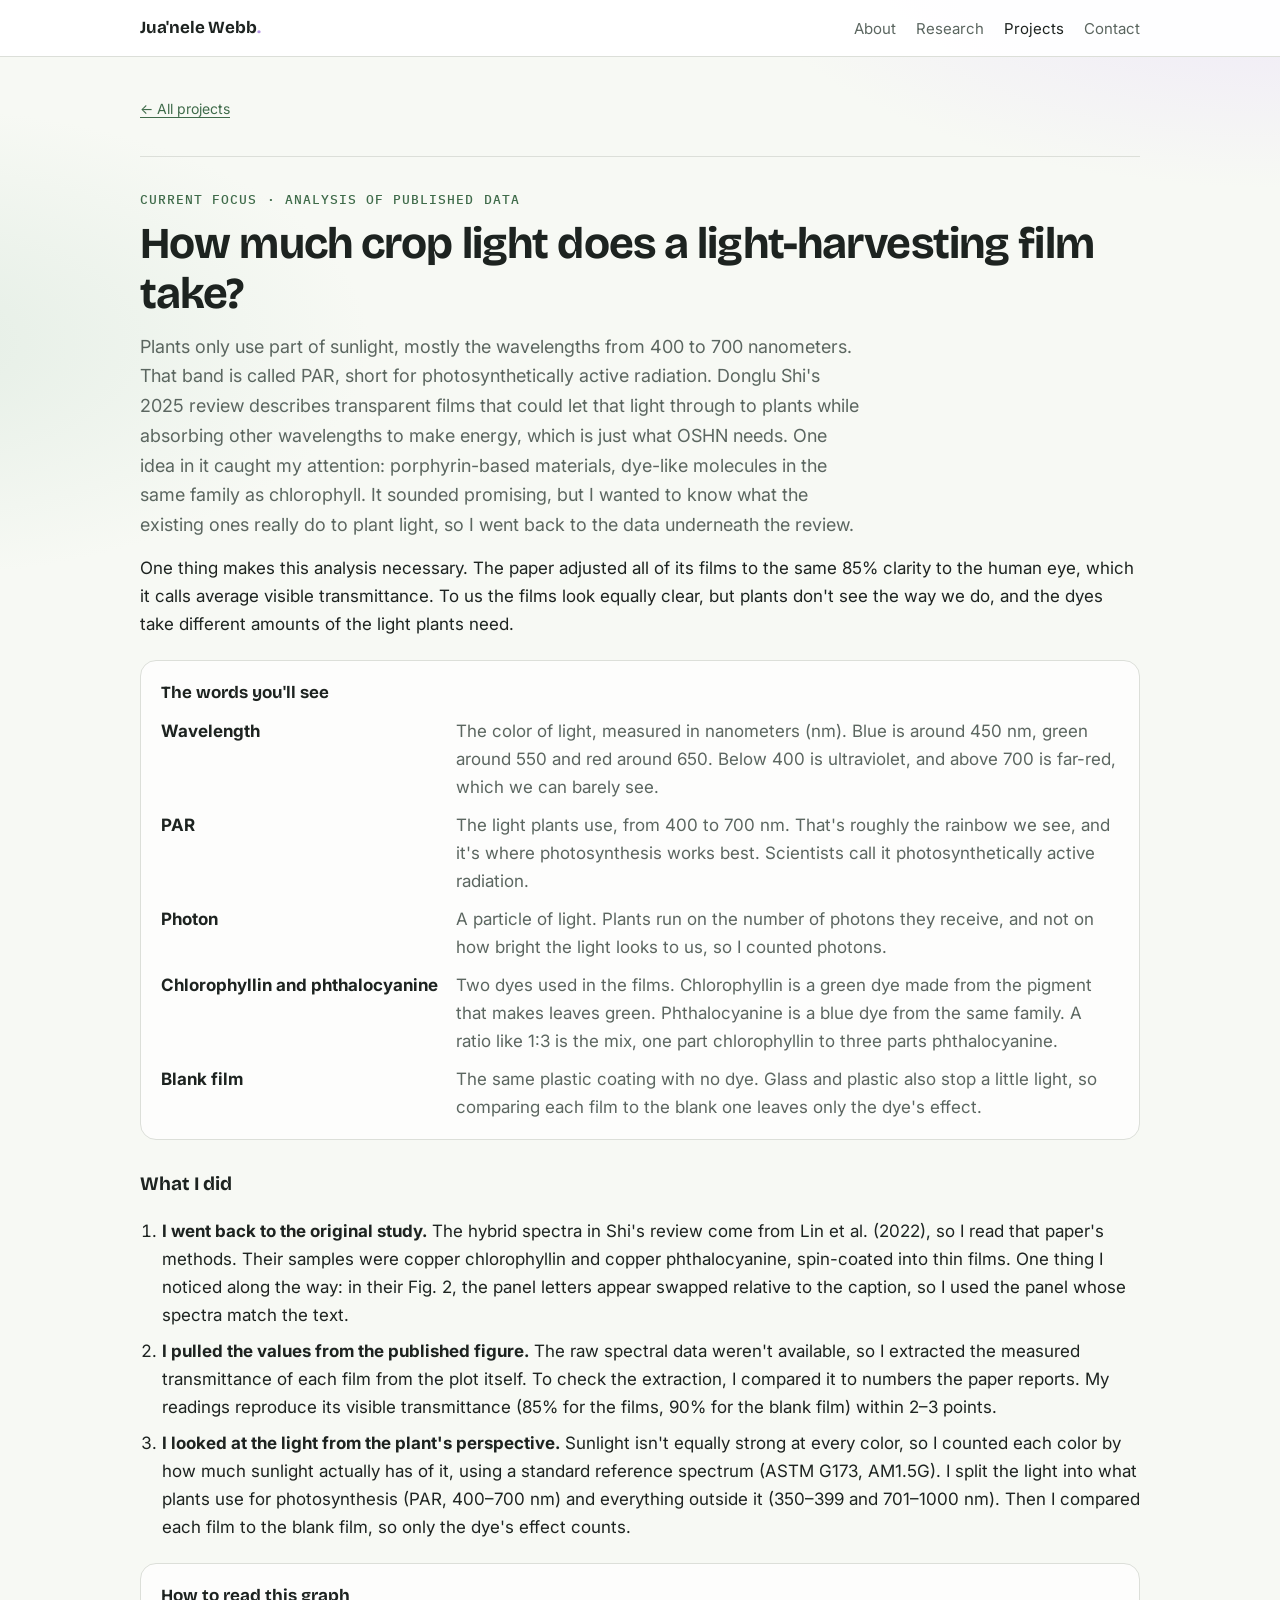
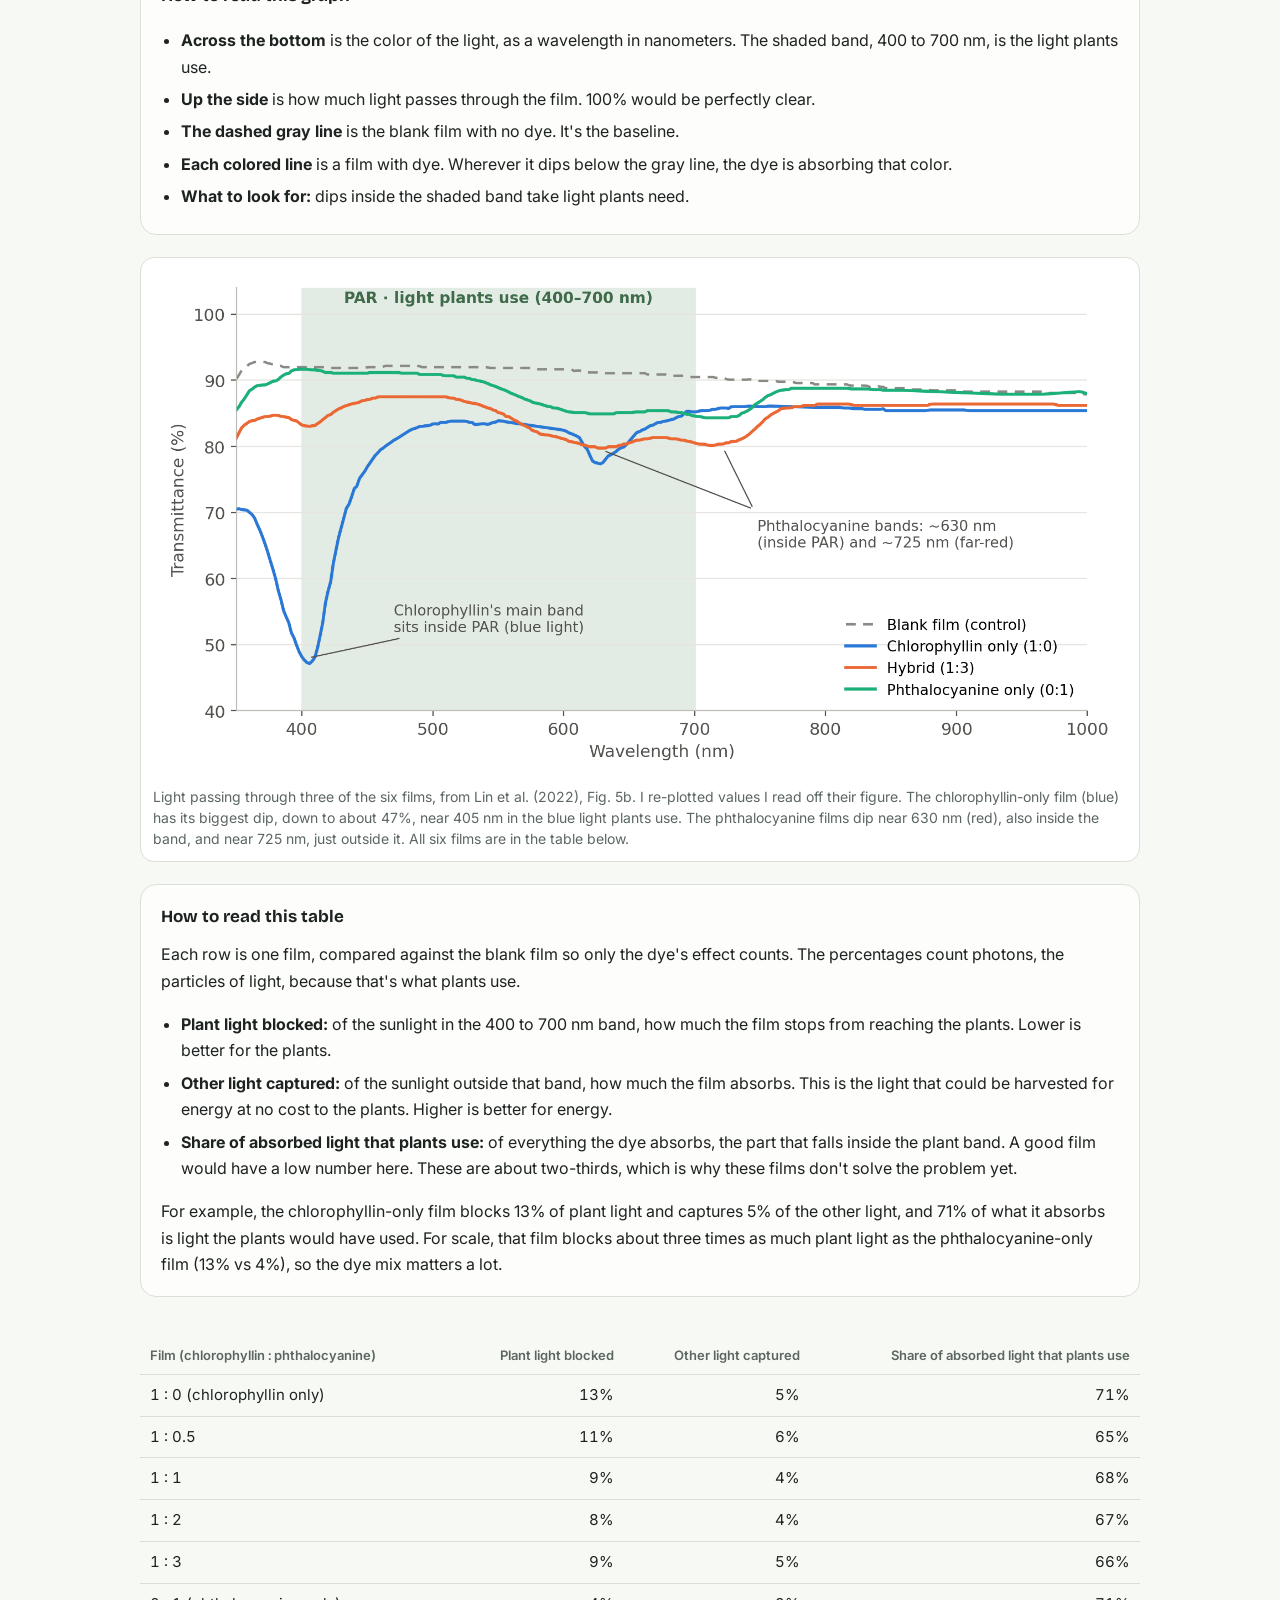
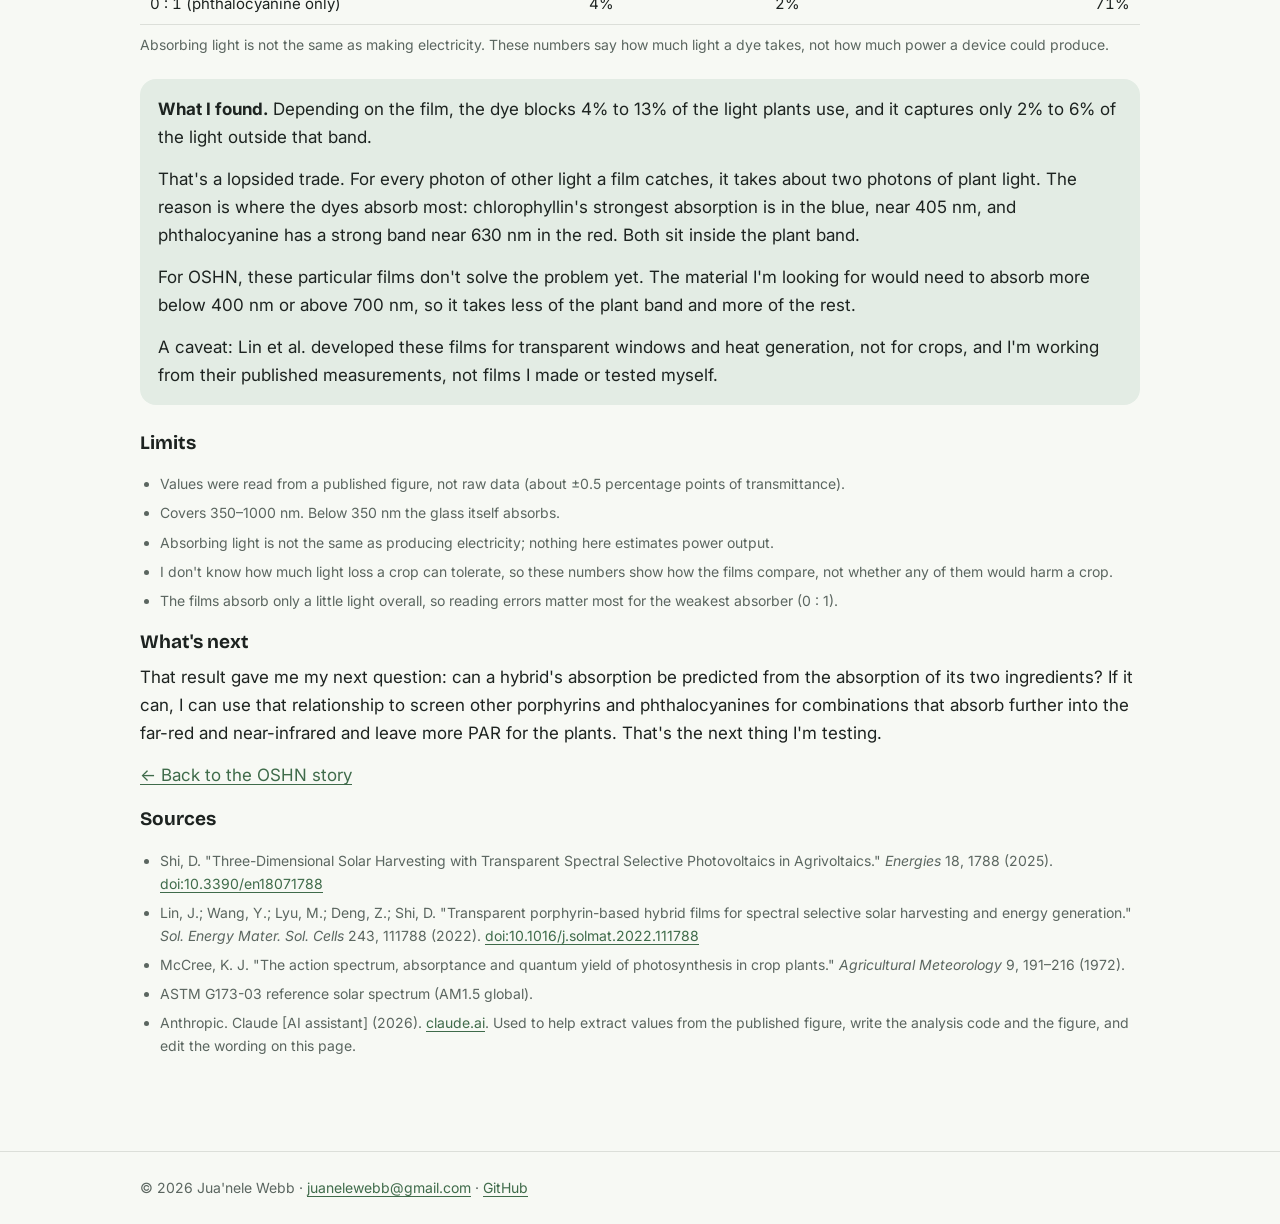
==== commit dc4f4e36: "Film analysis: rewrite "What I found" to answer the page question with numbers Co-Authored-By: Claud" ====
--- a/film-analysis.html
+++ b/film-analysis.html
@@ -105,8 +105,10 @@
     <p class="small">Absorbing light is not the same as making electricity. These numbers say how much light a dye takes, not how much power a device could produce.</p>
 
     <div class="finding">
-      <p><strong>What I found.</strong> The tradeoff was bigger than I expected. In every film, roughly two-thirds of the light the dye absorbs is light plants use. Chlorophyllin's strongest absorption is in the blue, and phthalocyanine has a strong band around 630 nm in the red. Both of those sit inside PAR.</p>
-      <p>Lin et al. developed these films for transparent windows and heat generation, not for crops, and I'm working from their published measurements, not films I made or tested myself. For OSHN, these particular films don't solve the problem yet. The material I'm looking for would need to move more of its absorption outside 400–700 nm, below 400 nm or above 700 nm, and leave more of the plant-usable light alone.</p>
+      <p><strong>What I found.</strong> Depending on the film, the dye blocks 4% to 13% of the light plants use, and it captures only 2% to 6% of the light outside that band.</p>
+      <p>That's a lopsided trade. For every photon of other light a film catches, it takes about two photons of plant light. The reason is where the dyes absorb most: chlorophyllin's strongest absorption is in the blue, near 405 nm, and phthalocyanine has a strong band near 630 nm in the red. Both sit inside the plant band.</p>
+      <p>For OSHN, these particular films don't solve the problem yet. The material I'm looking for would need to absorb more below 400 nm or above 700 nm, so it takes less of the plant band and more of the rest.</p>
+      <p>A caveat: Lin et al. developed these films for transparent windows and heat generation, not for crops, and I'm working from their published measurements, not films I made or tested myself.</p>
     </div>
 
     <h3>Limits</h3>
